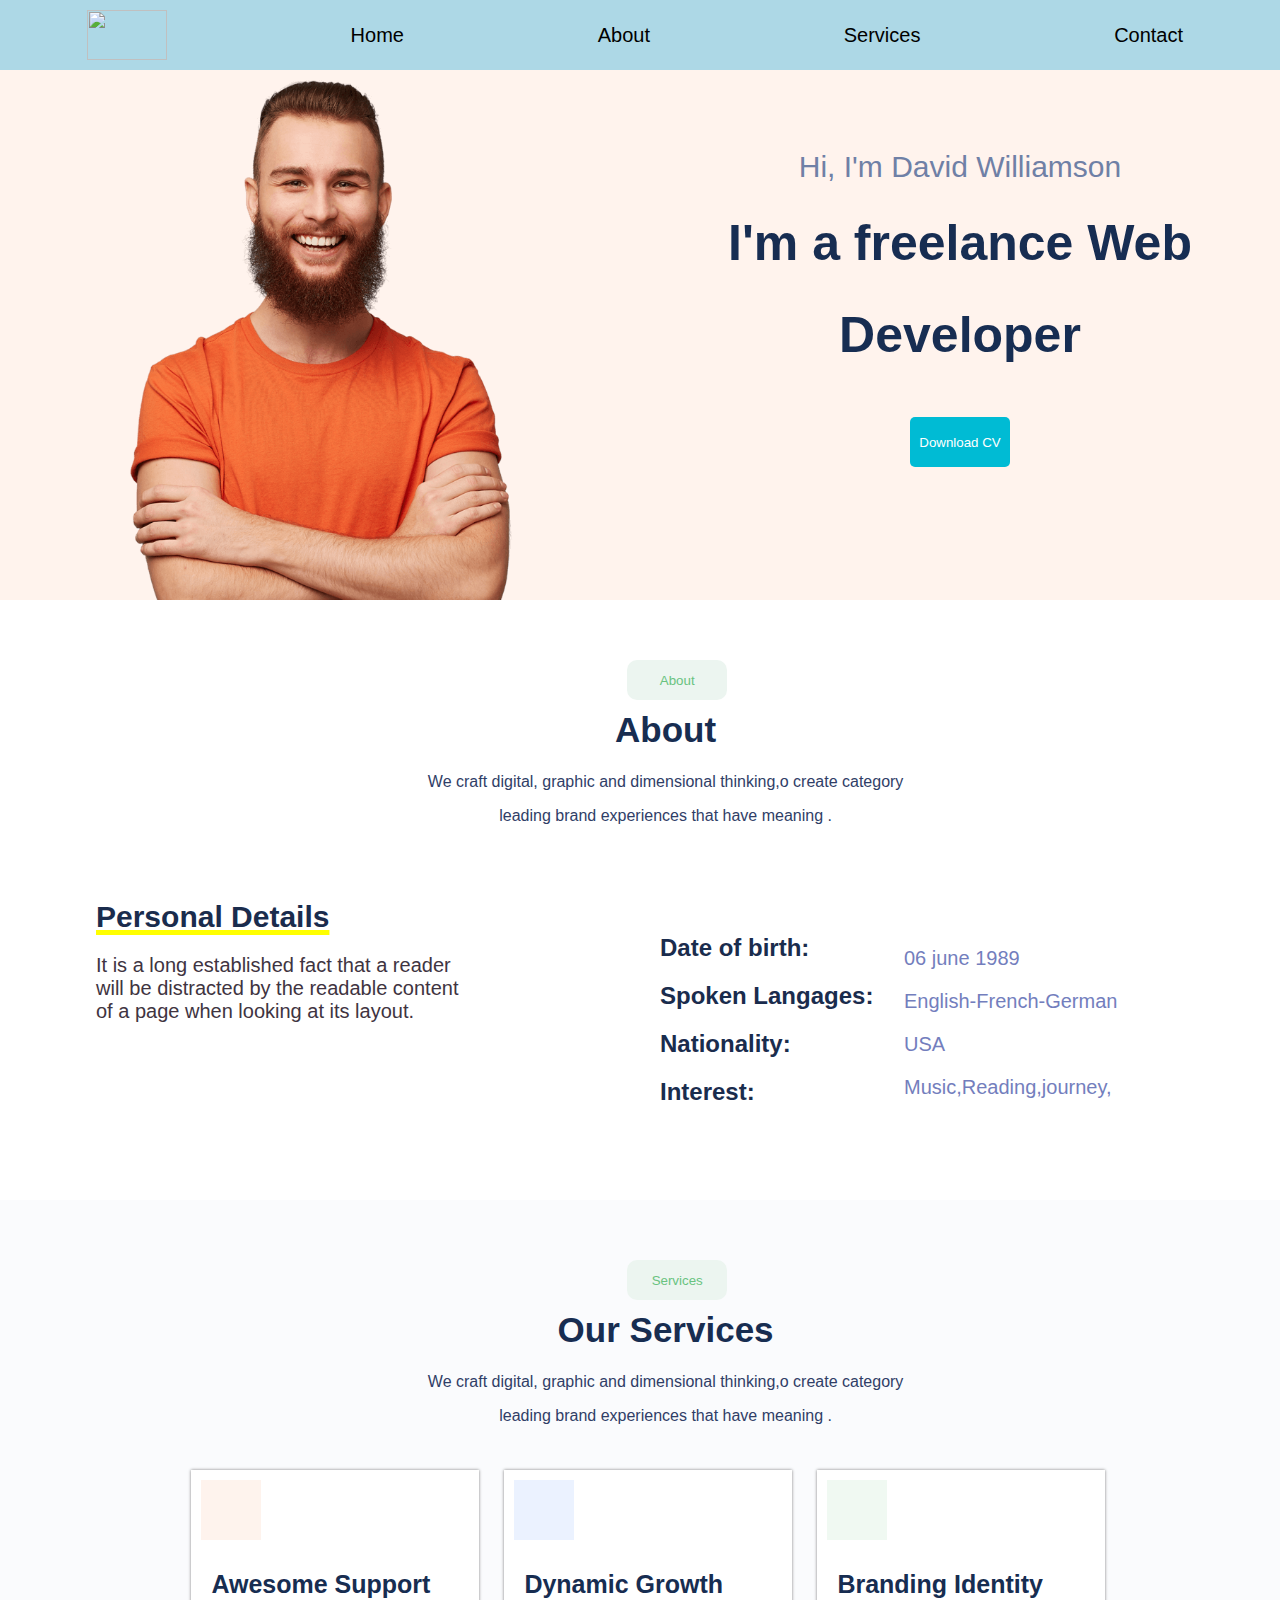
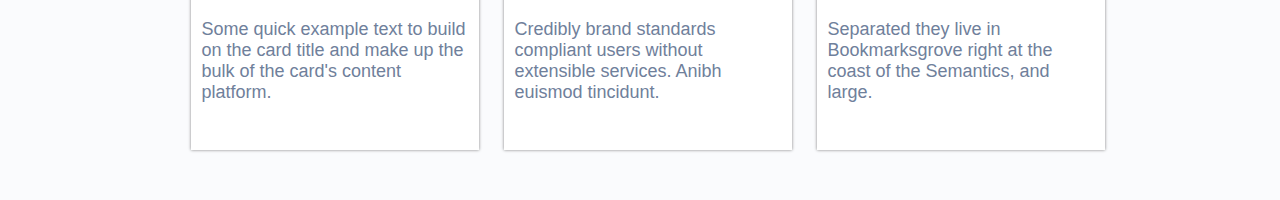
==== index.html @ f76281f7 "Add index.html" ====
<!DOCTYPE html>
<html>
<head>
    <meta charset="utf-8">
    <meta name="viewport" content="width=device-width, initial-scale=1">
    <link rel="stylesheet" type="text/css" href="style.css">
    <title>Navigation Menu</title>
    <script src="https://kit.fontawesome.com/3841ba2abd.js" crossorigin="anonymous"></script>
</head>
<body> 
    <main>
        <header>
            <nav id="navbar">
                <img src="https://mannatthemes.com/selfown/default/images/logo-sm.png" class="img">
                <a href="#section-1">Home</a>
                <a href="#section-2">About</a>
                <a href="#section-3">Services</a>
                <a href="#">Contact</a>
            </nav>

            <section id="section-1" class="section-1">
                <div class="slider_img">
                    <img src="image1.png">
                </div>

                <div class="slider_contain">
                    <p>Hi, I'm David Williamson</p>
                    <h1>I'm a freelance Web</h1>
                    <h1>Developer</h1>
                    <button>Download CV</button>
                </div>
    
            </section>

            <section id="section-2" class="section-2">

            <div class="Services_1">
                <button>About</button>
                <h1>About</h1>
                <p>We craft digital, graphic and dimensional thinking,o create category   </p>
                <p>leading brand experiences that have meaning .</p>
            </div>
                

            <div class="Details">
                <h1>Personal Details</h1>
                <p>It is a long established fact that a reader will be distracted by the readable content of a page when looking at its layout.</p>

    
            </div>

            <div class="info">
                <div class="Details_1">
                    <h2>Date of birth<span>:</span></h2>
                    <h2>Spoken Langages<span>:</span></h2>
                    <h2>Nationality<span>:</span></h2>
                    <h2>Interest<span>:</span></h2>
                </div>

                <div class="Details_2">
                    <p>06 june 1989</p>
                    <p>English-French-German</p>
                    <p>USA</p>
                    <p>Music,Reading,journey,</p>
                </div>
            </div>
        
            </section>

            <section id="section-3" class="section-3">

            <div class="Services_1">
                <button>Services</button>
                <h1>Our Services</h1>
                <p>We craft digital, graphic and dimensional thinking,o create category   </p>
                <p>leading brand experiences that have meaning .</p>
            </div>

            <div class="Services_2">

                <div class="Services_2_1">

                    <div class="Services_2_1_1">
                    <i class="fa-solid fa-layer-group"></i>
                    </div>

                    <h1>Awesome Support</h1>
                    <p>Some quick example text to build on the card title and make up the bulk of the card's content platform.</p>
                </div>

                <div class="Services_2_1">

                <div class="Services_2_1_2">
                    <i class="fa-solid fa-dollar-sign"></i>
                </div>

                    <h1>Dynamic Growth</h1>
                    <p>Credibly brand standards compliant users without extensible services. Anibh euismod tincidunt.</p>
                </div>

                <div class="Services_2_1">

                    <div class="Services_2_1_3">
                    <i class="fa-regular fa-square-check"></i>
                    </div>

                    <h1>Branding Identity</h1>
                    <p>Separated they live in Bookmarksgrove right at the coast of the Semantics, and large.</p>
                </div>
            </div>
        </section>

            </section>
        
        <script type="text/javascript" src="script.js"></script>
        </header>
    </main>
</body>
</html>
---- style.css ----
body {
    margin: 0;
    font-family: Arial, sans-serif;
}
/* Base styles for the navigation menu */
nav {
    position: fixed;
    top: 0;
    left: 0;
    width: 100%;
    background-color:lightblue;
    color: white;
    display: flex;
    justify-content: space-around;
    align-items: center;
    padding: 10px 0;
    transition: background-color 0.3s ease;
    z-index: 1000;
}

nav.scrolled {
    background-color:#00BBD4;
}

nav a {
    color: black;
    font-size: 20px;
    text-decoration: none;
    padding: 5px 10px;
    transition: color 0.3s ease, background-color 0.3s ease;
}

nav a:hover {
    color: #333;
    background-color: #f1c40f;
    border-radius: 5px;
}

.section-1 {
    height: 600px;
    width: 100%;
    float: left;
   background-color: #fff3ed;
}
.slider_img{
    height: 100%;
    width: 50%;
    float: left;
    text-align: center;
}
.slider_img img{
    height: 100%;
}
.slider_contain{
    height: 100%;
    width: 50%;
    float: left;
    text-align: center;
}
.slider_contain p{
    margin-top: 150px;
    font-size: 30px;
    color: #6f80a6;
}
.slider_contain h1{
    font-size: 50px;
    margin-top: 20px;
    color: #172d52;
}
.slider_contain button{
    height: 50px;
    width: 100px;
    background-color: #00bbd4;
    border: none;
    color: white;
    margin-top: 20px;
    border-radius: 5px;
}

.section-2 {
    height: 600px;
    width: 100%;
    float: left;
    background-color:white;
}
.Details{
    height: 100%;
    width:50%;
    float: left;
    background-color:#ffffff;

}
.Details h1{
    font-size: 30px;
    margin-top: 50px;
    margin-left: 15%;
    color:#1a2c4d;
    font-weight: bold;
    font-family: sans-serif;
    text-decoration: underline yellow 5px;
}
.Details p{
    width: 60%;
    margin-top: 10px;
    font-size: 20px;
    margin-left: 15%;
    color:#403441;
    font-family: sans-serif;
}
.Details ul{
    float: left;
    font-size: 25px;
    margin-left: 15%;   
}
.Details ul li{
    float: left;
    width: 30px;
    list-style-type:none;
    display:inline-block;
    margin-left: 10px;
    border: 2px solid #403441;
    color:#403441;
    border-radius: 100%;
    text-align: center;
    margin-top: 5px;
}

.info{
    height: 100%;
    width:50%;
    float: left;
    background-color:#ffffff;

    
}
.Details_1{
    width: 35%;
    float: left;
    font-family:sans-serif;
    margin-top: 10%;
    font-weight: bold;
    color:#1a2c4d;
    margin-left: 20px;
}
.Details_1 h2 p{
    float: right;
    font-family:sans-serif;
    font-weight: bold;
    color:#1a2c4d;
}
.Details_2{
    width: 40%;
    float: left;
    margin-top: 12%;
}
.Details_2 p{
    font-size: 20px;
    margin-top: 20px;
    color:#737ebd;
    margin-left: 20px;
    font-family:sans-serif;
}

.section-3 {
    height: 600px;
    width: 100%;
    float: left;
    background-color:#FAFBFD;
}
.Services_1{
    height: 200px;
    width: 60%;
    float: left;
    margin-top: 50px;
    margin-left: 22%;
}
.Services_1 button{
    height: 40px;
    width: 100px;
    background-color: #ECF5F0;
    color: #69C380;
    margin-left: 45%;
    margin-top: 10px;
    border: none;
    border-radius: 10px;

}
.Services_1 h1{
    font-size: 35px;
    text-align: center;
    margin-top: 10px;
    color:#172D51;
    font-family: sans-serif;
}
.Services_1 p{
     text-align: center;
     color: #303E67;
     font-family: sans-serif;
     margin-top: 10px;
}
.Services_2{
    height: 350px;
    width: 75%;
    float: left;
    background-color: #FAFBFD;
    margin-left: 13%;

}
.Services_2_1{
    height: 280px;
    width: 30%;
    float: left;
    background-color: white;
    margin-left: 25px;
    box-shadow: 0px 0px 3px 0px gray;
    margin-top: 20px;

}
.Services_2_1_1{
    height: 60px;
    width: 60px;
    float: left;
    background-color: #FEF3ED;
    margin-top: 10px;
    margin-left: 10px;
    text-align: center;

}
.Services_2_1_1 i{
    font-size: 30px;
    margin-top:15px ;
    color: #F78C4B;
}
.Services_2_1_2{
    height: 60px;
    width: 60px;
    float: left;
    background-color: #EBF2FF;
    margin-top: 10px;
    margin-left: 10px;
    text-align: center;
}
.Services_2_1_2 i{
    font-size: 30px;
    margin-top:15px ;
    color: #377DFF;
}
.Services_2_1_3{
    height: 60px;
    width: 60px;
    float: left;
    background-color: #F0F9F2;
    margin-top: 10px;
    margin-left: 10px;
    text-align: center;
}
.Services_2_1_3 i{
    font-size: 30px;
    margin-top:15px ;
    color: #69C380;
}
.Services_2_1 h1{
    margin-top: 100px;
    margin-left: 20px;
    font-size: 25px;
    font-family: sans-serif;
    color: #172D51;
}
.Services_2_1 p{
    margin-top: 20px;
    font-size: 18px;
    margin-left: 10px;
    margin-right: 10px;
    font-family: sans-serif;
    color: #6F809B;
}
.img{
    height: 50px;
    width: 80px;
}
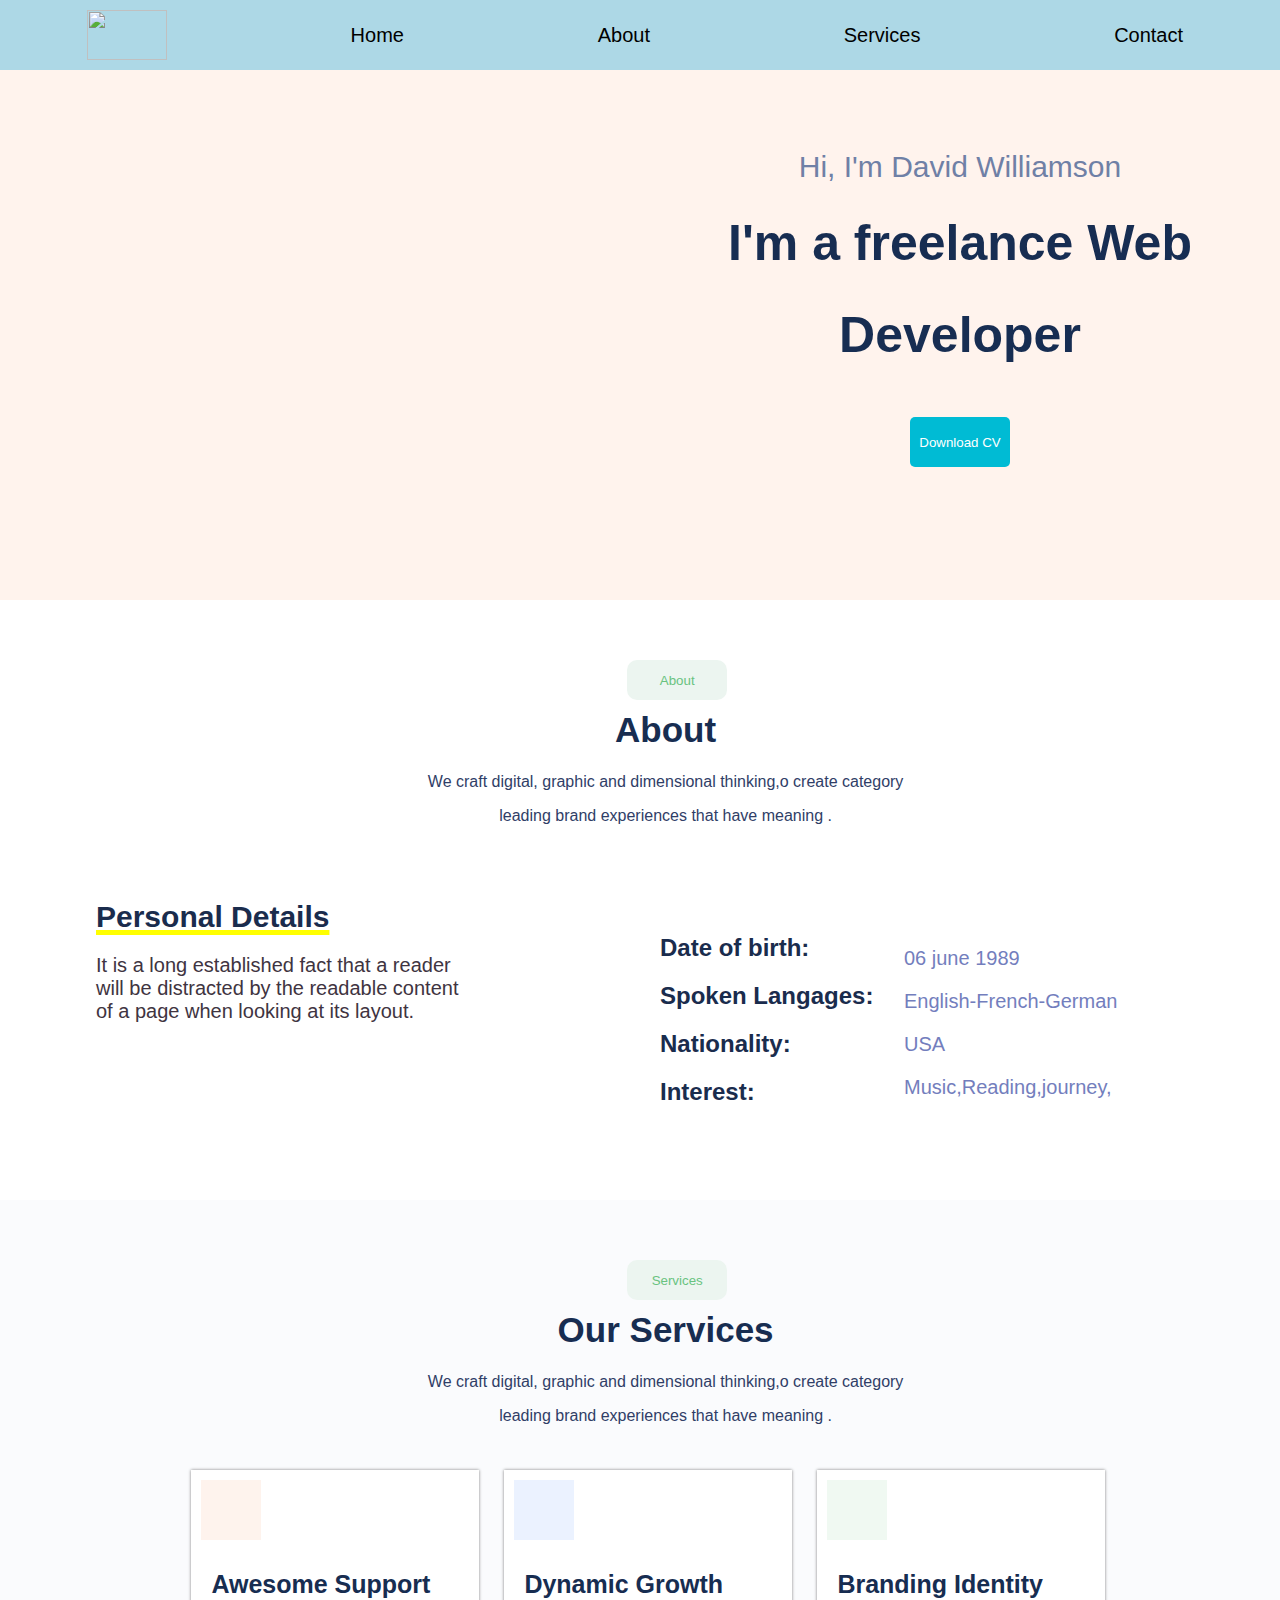
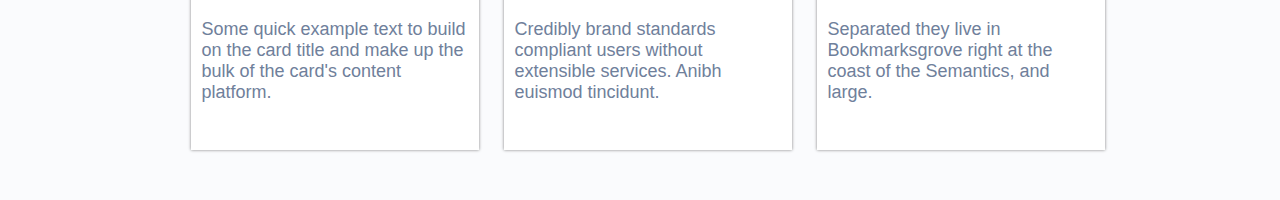
==== commit f5073fde: "Update index.html" ====
--- a/index.html
+++ b/index.html
@@ -20,7 +20,7 @@
 
             <section id="section-1" class="section-1">
                 <div class="slider_img">
-                    <img src="image1.png">
+                    <img src="https://github.com/Vaibhavdike93/PRODIGY_WD_01/blob/f76281f74f98defb4859ecbe207f71c8d85b4dd7/image1.png">
                 </div>
 
                 <div class="slider_contain">
@@ -116,4 +116,4 @@
         </header>
     </main>
 </body>
-</html>+</html>
